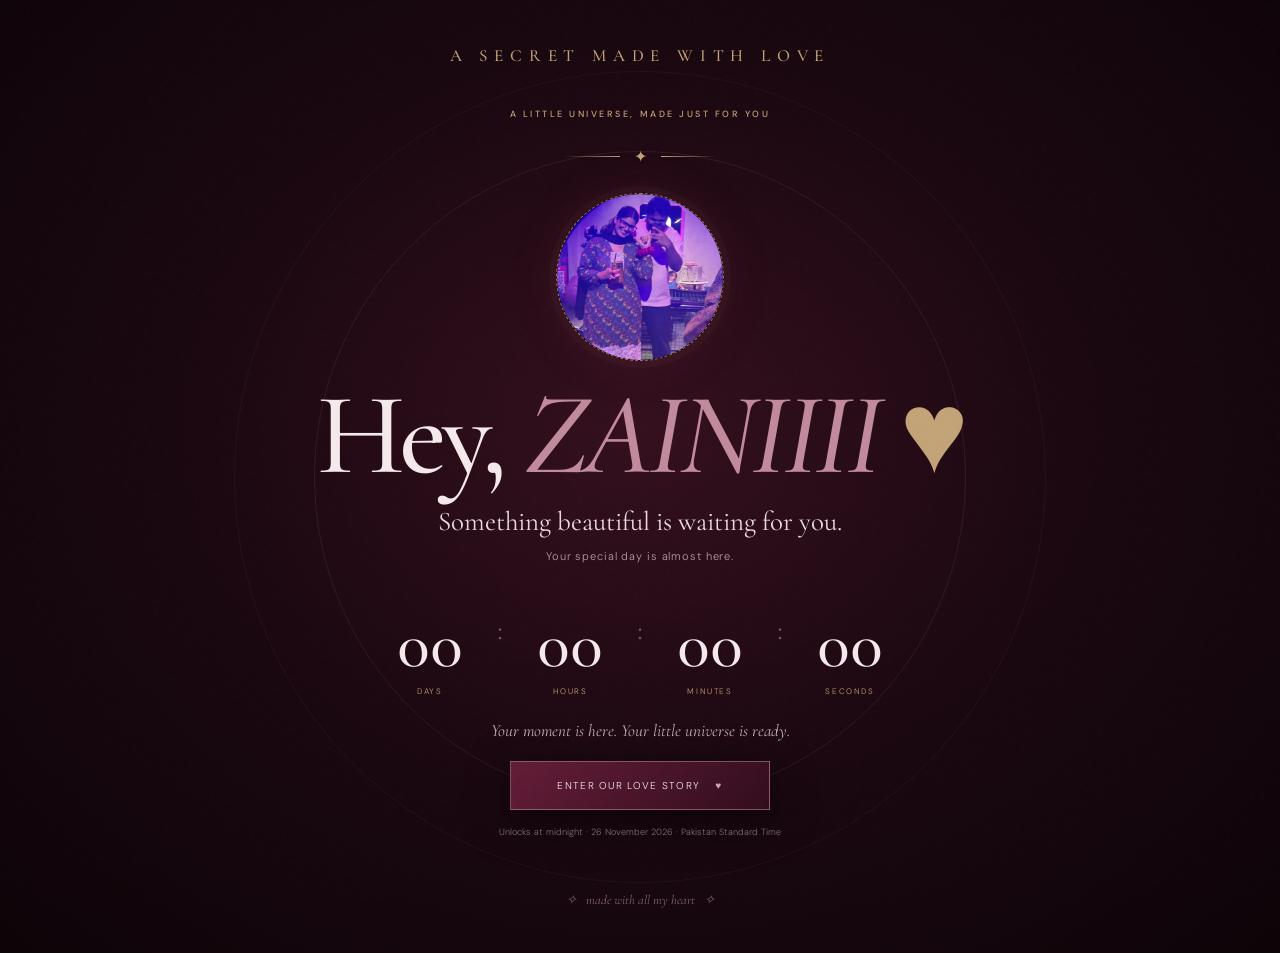
==== index.html @ 92d45e8b "Update gate photo with actual image Replaced placeholder text with an actual image for the gate phot" ====
<!doctype html><html lang="en"><head><meta charset="utf-8"><meta name="viewport" content="width=device-width,initial-scale=1"><meta name="theme-color" content="#10050a"><title>ZAINIIII — A Birthday Surprise</title><link rel="stylesheet" href="style.css"></head><body>
<div class="noise"></div><div class="aurora"></div><div class="aurora b"></div>
<main class="gate"><div class="gate-inner">
 <div class="gate-monogram">A SECRET MADE WITH LOVE</div><p class="eyebrow">A LITTLE UNIVERSE, MADE JUST FOR YOU</p>
 <div class="ornament"><span></span><i>✦</i><span></span></div>
<div class="gate-photo">
   <img src="zainiiii.jpg" alt="ZAINIIII">
</div>
 <h1>Hey, <em>ZAINIIII</em><span class="gold"> ♥</span></h1>
 <p class="gate-copy">Something beautiful is waiting for you.</p><p class="gate-sub">Your special day is almost here.</p>
 <div class="countdown" aria-live="polite"><div class="time-unit"><strong id="days">00</strong><span>DAYS</span></div><b class="colon">:</b><div class="time-unit"><strong id="hours">00</strong><span>HOURS</span></div><b class="colon">:</b><div class="time-unit"><strong id="minutes">00</strong><span>MINUTES</span></div><b class="colon">:</b><div class="time-unit"><strong id="seconds">00</strong><span>SECONDS</span></div></div>
 <p id="gateNote" class="gate-note">A little more patience, beautiful things are worth waiting for.</p>
 <button id="enterButton" class="lux-button" disabled><span>Enter Our Love Story</span><b class="heart">♥</b></button>
 <p class="timezone">Unlocks at midnight · 26 November 2026 · Pakistan Standard Time</p>
 <div class="gate-foot">✧ &nbsp; made with all my heart &nbsp; ✧</div>
</div></main>
<div id="petals" class="petals"></div>
<script>
const unlockAt=new Date("2026-11-25T19:00:00Z");
const ids=["days","hours","minutes","seconds"];
function tick(){let diff=Math.max(0,unlockAt-Date.now()),s=Math.floor(diff/1000),v=[Math.floor(s/86400),Math.floor(s%86400/3600),Math.floor(s%3600/60),s%60];ids.forEach((id,i)=>document.getElementById(id).textContent=String(v[i]).padStart(2,"0"));let ready=Date.now()>=unlockAt;document.getElementById("enterButton").disabled=!ready;document.getElementById("gateNote").textContent=ready?"Your moment is here. Your little universe is ready.":"A little more patience, beautiful things are worth waiting for.";if(ready&&!window.didReveal){window.didReveal=true;const root=document.getElementById("petals");for(let i=0;i<55;i++){let p=document.createElement("i");p.className="petal";p.style.left=Math.random()*100+"%";p.style.animationDuration=(5+Math.random()*8)+"s";p.style.animationDelay=(Math.random()*2)+"s";p.style.setProperty("--drift",(Math.random()*220-110)+"px");root.appendChild(p)}}}
document.getElementById("enterButton").addEventListener("click",()=>{if(Date.now()>=unlockAt)location.href="home.html"});
tick();setInterval(tick,1000);
</script></body></html>
---- style.css ----
@import url('https://fonts.googleapis.com/css2?family=Cormorant+Garamond:wght@400;500;600;700&family=DM+Sans:wght@300;400;500;600&display=swap');
:root{--bg:#10050a;--bg2:#190811;--panel:#230b16;--panel2:#2c0d1b;--wine:#481329;--wine2:#65223c;--rose:#b4778c;--cream:#f5e9ec;--muted:#b99da7;--gold:#c2a477;--line:rgba(207,157,174,.18);--serif:'Cormorant Garamond',Georgia,serif;--sans:'DM Sans',Arial,sans-serif}
*{box-sizing:border-box}html{scroll-behavior:smooth}body{margin:0;background:var(--bg);color:var(--cream);font-family:var(--sans);font-weight:300;overflow-x:hidden}a{color:inherit;text-decoration:none}button{font:inherit;color:inherit}button:focus-visible,a:focus-visible{outline:2px solid var(--gold);outline-offset:4px}.hidden{display:none!important}
.noise{position:fixed;inset:0;pointer-events:none;z-index:50;opacity:.025;background-image:url("data:image/svg+xml,%3Csvg viewBox='0 0 180 180' xmlns='http://www.w3.org/2000/svg'%3E%3Cfilter id='n'%3E%3CfeTurbulence type='fractalNoise' baseFrequency='.9' numOctaves='3' stitchTiles='stitch'/%3E%3C/filter%3E%3Crect width='100%25' height='100%25' filter='url(%23n)' opacity='.5'/%3E%3C/svg%3E")}
.aurora{position:fixed;width:50vw;height:50vw;max-width:650px;max-height:650px;filter:blur(110px);border-radius:50%;background:#55132d;opacity:.16;pointer-events:none;z-index:-1;top:-25vw;left:-20vw}.aurora.b{top:auto;left:auto;right:-25vw;bottom:-30vw;opacity:.11}
.eyebrow{font-size:9px;letter-spacing:.28em;text-transform:uppercase;color:var(--gold);font-weight:500}.serif{font-family:var(--serif)}.gold{color:var(--gold)}.muted{color:var(--muted)}
/* Birthday gate */
.gate{min-height:100svh;display:grid;place-items:center;text-align:center;padding:45px 20px;position:relative;isolation:isolate;background:radial-gradient(ellipse at 50% 45%,#35101f 0%,#1b0811 48%,#0d0408 100%);overflow:hidden}
.gate:before,.gate:after{content:"";position:absolute;z-index:-1;width:min(58vw,650px);aspect-ratio:1;border:1px solid rgba(194,164,119,.11);border-radius:50%;animation:orbit 55s linear infinite}
.gate:after{width:min(72vw,810px);border-color:rgba(194,164,119,.06);animation-direction:reverse}
.gate-inner{width:min(800px,100%);animation:softRise 1.2s both}.gate-monogram{font:500 17px var(--serif);letter-spacing:.4em;color:var(--gold);margin-bottom:42px}.gate h1{font:500 clamp(60px,11vw,116px)/.82 var(--serif);letter-spacing:-.045em;margin:18px 0 22px}.gate h1 em{font-weight:500;color:#c18b9d}.gate-copy{font:400 clamp(20px,3vw,27px) var(--serif);color:#ead9df;margin:0 0 10px}.gate-sub{font-size:11px;letter-spacing:.08em;color:var(--muted)}
.ornament{display:flex;align-items:center;justify-content:center;gap:14px;margin:26px auto}.ornament span{height:1px;width:55px;background:linear-gradient(90deg,transparent,var(--gold))}.ornament span:last-child{transform:rotate(180deg)}.ornament i{font-style:normal;color:var(--gold)}
.countdown{display:flex;justify-content:center;align-items:flex-start;gap:clamp(12px,3.3vw,34px);margin:48px 0 24px}.time-unit{min-width:58px;display:grid;gap:8px}.time-unit strong{font:500 clamp(39px,7vw,67px)/1 var(--serif);font-variant-numeric:tabular-nums}.time-unit span{font-size:8px;letter-spacing:.2em;color:var(--gold)}.colon{font:30px var(--serif);color:#795064}
.gate-note{min-height:24px;font:italic 17px var(--serif);color:#c6aab4}.lux-button{display:inline-flex;align-items:center;justify-content:center;gap:15px;border:1px solid rgba(208,159,176,.45);background:linear-gradient(135deg,#641d38,#320d1d);padding:17px 30px;min-width:260px;text-transform:uppercase;letter-spacing:.13em;font-size:10px;cursor:pointer;box-shadow:0 12px 40px #05010599;transition:transform .35s,box-shadow .35s,border .35s}.lux-button:disabled{opacity:.38;cursor:not-allowed;filter:saturate(.55)}.lux-button:not(:disabled):hover{transform:translateY(-4px);box-shadow:0 18px 55px #9c3d5b55;border-color:#d59aaa}.lux-button .heart{color:#d7a3b3}.gate-foot{font:italic 13px var(--serif);color:#806174;margin-top:54px}.timezone{font-size:9px;color:#806d75;margin-top:16px}
/* Shared navigation and pages */
.site-header{height:76px;padding:0 clamp(20px,6vw,90px);display:flex;align-items:center;justify-content:space-between;border-bottom:1px solid var(--line);background:#12060be8;backdrop-filter:blur(18px);position:sticky;top:0;z-index:20}.brand{font:600 25px var(--serif);letter-spacing:.06em}.brand span{color:#b56c83;font-size:13px}.nav{display:flex;gap:clamp(10px,2vw,26px);align-items:center}.nav a{font-size:9px;letter-spacing:.07em;color:#c9b2ba;transition:color .25s}.nav a:hover,.nav a.active{color:#e8b7c5}.nav-toggle{display:none;background:none;border:0;font-size:22px}
.page-shell{min-height:100vh;animation:pageIn .85s cubic-bezier(.2,.7,.2,1) both}.page-hero{position:relative;min-height:430px;display:grid;place-items:center;text-align:center;padding:85px 22px 75px;background:radial-gradient(ellipse at 50% 45%,#351020,#16070d 70%);overflow:hidden}.page-hero:before,.page-hero:after{content:"";position:absolute;width:440px;aspect-ratio:1;border:1px solid rgba(194,164,119,.09);border-radius:50%;pointer-events:none}.page-hero:after{width:580px}.hero-content{position:relative;z-index:1;max-width:900px}.page-hero h1{font:500 clamp(51px,8vw,91px)/.9 var(--serif);letter-spacing:-.035em;margin:22px 0}.page-hero h1 em{color:#c18b9d;font-weight:500}.page-hero p{font:400 20px var(--serif);color:#c7aeb8;max-width:620px;margin:0 auto}
.backline{display:inline-block;margin-top:28px;font-size:9px;letter-spacing:.18em;color:var(--gold);border-bottom:1px solid #765b45;padding-bottom:8px}
.section-wrap{max-width:1160px;margin:auto;padding:35px clamp(20px,5vw,55px) 100px}
.story-intro{text-align:center;padding:40px 0 20px}.story-intro h2{font:500 clamp(36px,5vw,58px)/1 var(--serif);margin:10px 0}.story-intro p{font-size:12px;color:var(--muted);line-height:1.8}
.memory-grid{display:grid;grid-template-columns:repeat(2,minmax(0,1fr));gap:26px;margin-top:40px}
.memory-card{perspective:1100px;min-height:420px;position:relative;opacity:0;transform:translateY(35px);transition:opacity .8s,transform .8s}.memory-card.visible{opacity:1;transform:translateY(0)}
.card-inner{height:100%;min-height:420px;position:relative;transform-style:preserve-3d;transition:transform .85s cubic-bezier(.2,.75,.2,1);cursor:pointer}.memory-card.flipped .card-inner{transform:rotateY(180deg)}
.card-face{position:absolute;inset:0;backface-visibility:hidden;border:1px solid var(--line);background:linear-gradient(145deg,#2a0e1c,#1b0811);padding:14px;display:flex;flex-direction:column}
.card-back{transform:rotateY(180deg);justify-content:center;text-align:center;padding:35px;background:linear-gradient(145deg,#391226,#1a0710)}
.photo-placeholder{flex:1;min-height:265px;display:grid;place-items:center;text-align:center;position:relative;background:linear-gradient(145deg,#2b111e,#1b0912);border:1px dashed rgba(190,137,157,.42);overflow:hidden}
.photo-placeholder:before{content:"";position:absolute;inset:11px;border:1px solid rgba(194,164,119,.12)}.photo-placeholder span{font-size:9px;letter-spacing:.19em;text-transform:uppercase;color:#b48b9b}.photo-placeholder small{position:absolute;bottom:22px;color:#806071;font-size:8px;letter-spacing:.15em}
.card-caption{padding:18px 8px 8px;display:flex;justify-content:space-between;align-items:end;gap:10px}.card-caption h3{font:500 27px/1 var(--serif);margin:0}.card-caption span{font-size:8px;letter-spacing:.14em;color:var(--gold);white-space:nowrap}
.card-back h3{font:500 34px var(--serif);margin:10px}.card-back p{font:17px/1.55 var(--serif);color:#d0b8c1}.flip-hint{font-size:8px;letter-spacing:.17em;color:var(--gold);margin-top:20px}
.gallery-strip{margin:75px 0 0;padding:36px 0;border-top:1px solid var(--line);border-bottom:1px solid var(--line);text-align:center}.gallery-strip h2{font:500 42px var(--serif);margin:8px}.gallery-strip p{font-size:11px;color:var(--muted)}
/* Home */
.home-hero{min-height:590px;display:grid;place-items:center;text-align:center;padding:90px 22px;background:radial-gradient(ellipse at center,#351020,#16070d 70%)}.home-hero h1{font:500 clamp(65px,10vw,112px)/.82 var(--serif);margin:24px 0}.home-hero h1 em{color:#c18b9d}.home-hero p{font:21px var(--serif);color:#cbb4bd}.home-hero .lux-button{margin-top:25px}
.chapter-index{max-width:1200px;margin:auto;padding:100px 24px}.chapter-index h2{text-align:center;font:500 clamp(40px,5vw,60px) var(--serif)}.chapter-tiles{display:grid;grid-template-columns:repeat(3,1fr);gap:18px;margin-top:50px}.chapter-tile{min-height:245px;text-align:left;padding:28px;border:1px solid var(--line);background:linear-gradient(145deg,#2b0e1b,#190811);transition:.4s;position:relative}.chapter-tile:hover{transform:translateY(-7px);border-color:#986075}.chapter-tile .num{color:var(--gold);font:italic 15px var(--serif)}.chapter-tile h3{font:500 31px/1 var(--serif);margin:50px 0 12px}.chapter-tile p{font-size:11px;color:var(--muted);line-height:1.7}.chapter-tile .arrow{position:absolute;right:25px;top:23px;color:#bd8296}
.next-year{text-align:center;padding:90px 20px;background:linear-gradient(180deg,#190811,#2b0d1c,#190811);border-block:1px solid var(--line)}.next-year h2{font:500 clamp(38px,5vw,58px)/1 var(--serif)}.next-year h2 em{color:#c18b9d}.mini-countdown{display:flex;justify-content:center;gap:clamp(20px,5vw,65px);margin:35px 0 15px}.mini-countdown div{display:grid;gap:7px}.mini-countdown strong{font:500 clamp(34px,5vw,52px) var(--serif);font-variant-numeric:tabular-nums}.mini-countdown span{font-size:8px;letter-spacing:.2em;color:var(--gold)}
/* Letter */
.letter-stage{max-width:900px;margin:30px auto 110px;padding:20px}.letter-envelope{width:min(620px,100%);margin:25px auto;min-height:390px;display:grid;place-items:center;background:linear-gradient(145deg,#351021,#1d0913);border:1px solid rgba(194,164,119,.35);position:relative;overflow:hidden;cursor:pointer;transition:.5s}.letter-envelope:before{content:"";position:absolute;inset:15px;border:1px solid rgba(194,164,119,.16)}.envelope-front{text-align:center;z-index:1;transition:.5s}.envelope-front .seal{width:62px;height:62px;border:1px solid var(--gold);border-radius:50%;display:grid;place-items:center;margin:0 auto 20px;color:#d8a9b8;font-size:20px}.envelope-front h2{font:500 42px var(--serif);margin:0}.envelope-front p{font-size:9px;letter-spacing:.2em;color:var(--gold)}.letter-paper{display:none;max-width:680px;margin:0 auto;padding:clamp(28px,6vw,60px);background:#eadbd4;color:#442b31;box-shadow:0 25px 70px #0008;transform:translateY(25px);opacity:0;transition:.8s}.letter-stage.open .letter-envelope{min-height:130px;opacity:.25;transform:scale(.96)}.letter-stage.open .envelope-front{opacity:0}.letter-stage.open .letter-paper{display:block;animation:paperReveal 1s .25s both}.letter-paper .date{font:italic 15px var(--serif);color:#88616b}.letter-paper h2{font:600 42px var(--serif);margin:18px 0}.letter-paper p{font:19px/1.75 var(--serif);white-space:pre-line}.letter-paper .sign{font:italic 26px var(--serif);text-align:right;margin-top:35px;color:#754253}
.letter-instruction{text-align:center;color:var(--muted);font:italic 18px var(--serif)}
/* Surprise, controls, footer */
.music-control,.surprise-control{position:fixed;right:22px;z-index:25;border:1px solid #754055;background:#260c19;color:#ecd5dd;padding:12px 16px;font-size:9px;letter-spacing:.1em;cursor:pointer;box-shadow:0 8px 30px #0008}.music-control{bottom:22px;border-radius:30px}.surprise-control{bottom:72px;border-radius:30px}.music-control .dot{display:inline-block;width:6px;height:6px;background:#b8798d;border-radius:50%;margin-right:8px}.modal{position:fixed;inset:0;background:#090207ed;z-index:40;display:grid;place-items:center;padding:20px;backdrop-filter:blur(12px);animation:fade .35s}.modal-box{max-width:520px;width:100%;padding:60px 35px;text-align:center;border:1px solid rgba(194,164,119,.35);background:linear-gradient(145deg,#351020,#1a0710);position:relative}.modal-box h2{font:500 57px/.9 var(--serif);margin:20px 0}.modal-box h2 em{color:#c18b9d}.modal-box p{font:18px/1.5 var(--serif);color:#cbb4bd}.modal-close{position:absolute;right:18px;top:12px;background:none;border:0;font-size:28px;cursor:pointer}.site-footer{text-align:center;padding:45px 20px 55px;color:#b99da7;font:italic 18px var(--serif);border-top:1px solid var(--line)}.site-footer span{display:block;color:#a85b73;margin-top:12px;font-size:12px}
.petals{position:fixed;inset:0;pointer-events:none;z-index:35;overflow:hidden}.petal{position:absolute;top:-30px;width:9px;height:14px;background:linear-gradient(135deg,#9a5268,#421326);border-radius:80% 10% 80% 10%;opacity:.75;animation:fall linear forwards}
.reveal{opacity:0;transform:translateY(24px);transition:opacity .8s,transform .8s}.reveal.in{opacity:1;transform:translateY(0)}
@keyframes softRise{from{opacity:0;transform:translateY(25px)}to{opacity:1;transform:translateY(0)}}@keyframes pageIn{from{opacity:0;transform:translateY(18px);filter:blur(5px)}to{opacity:1;transform:none;filter:blur(0)}}@keyframes orbit{to{transform:rotate(360deg)}}@keyframes fade{from{opacity:0}to{opacity:1}}@keyframes fall{to{transform:translate3d(var(--drift),110vh,0) rotate(760deg);opacity:0}}@keyframes paperReveal{to{opacity:1;transform:translateY(0)}}
@media(max-width:850px){.nav{gap:10px}.nav a{font-size:8px}.chapter-tiles{grid-template-columns:repeat(2,1fr)}}
@media(max-width:650px){.site-header{height:65px}.nav-toggle{display:block}.nav{display:none;position:absolute;top:64px;left:0;right:0;padding:18px 25px 25px;background:#190811;border-bottom:1px solid var(--line);flex-direction:column;align-items:flex-start}.nav.open{display:flex}.nav a{font-size:11px;padding:8px 0}.memory-grid{grid-template-columns:1fr}.memory-card,.card-inner{min-height:390px}.chapter-tiles{grid-template-columns:1fr}.page-hero{min-height:360px}.countdown{gap:7px}.time-unit{min-width:49px}.time-unit span{font-size:7px}.colon{font-size:22px}.mini-countdown{gap:17px}.mini-countdown strong{font-size:30px}.music-control,.surprise-control{right:12px}.music-control{bottom:12px}.surprise-control{bottom:60px}}
@media(prefers-reduced-motion:reduce){*,*:before,*:after{scroll-behavior:auto!important;animation-duration:.01ms!important;animation-iteration-count:1!important;transition-duration:.01ms!important}}

.photo-placeholder img{width:100%;height:100%;min-height:265px;object-fit:cover;display:block;position:absolute;inset:0}

/* Round portrait placeholder on the birthday countdown page */
.gate-photo{
  width:clamp(112px,17vw,168px);
  aspect-ratio:1;
  margin:0 auto 27px;
  border-radius:50%;
  display:grid;
  place-items:center;
  position:relative;
  overflow:hidden;
  background:radial-gradient(circle at 50% 40%,#351522,#1b0912 72%);
  border:1px dashed rgba(194,164,119,.72);
  box-shadow:0 0 0 7px rgba(194,164,119,.035),0 0 45px rgba(111,35,63,.22);
  color:#c8a4b1;
  font-size:8px;
  line-height:1.7;
  letter-spacing:.2em;
  text-align:center;
}
.gate-photo:before{
  content:"";
  position:absolute;
  inset:7px;
  border:1px solid rgba(194,164,119,.22);
  border-radius:50%;
  pointer-events:none;
}
.gate-photo img{
  position:absolute;
  inset:0;
  width:100%;
  height:100%;
  object-fit:cover;
  border-radius:50%;
}
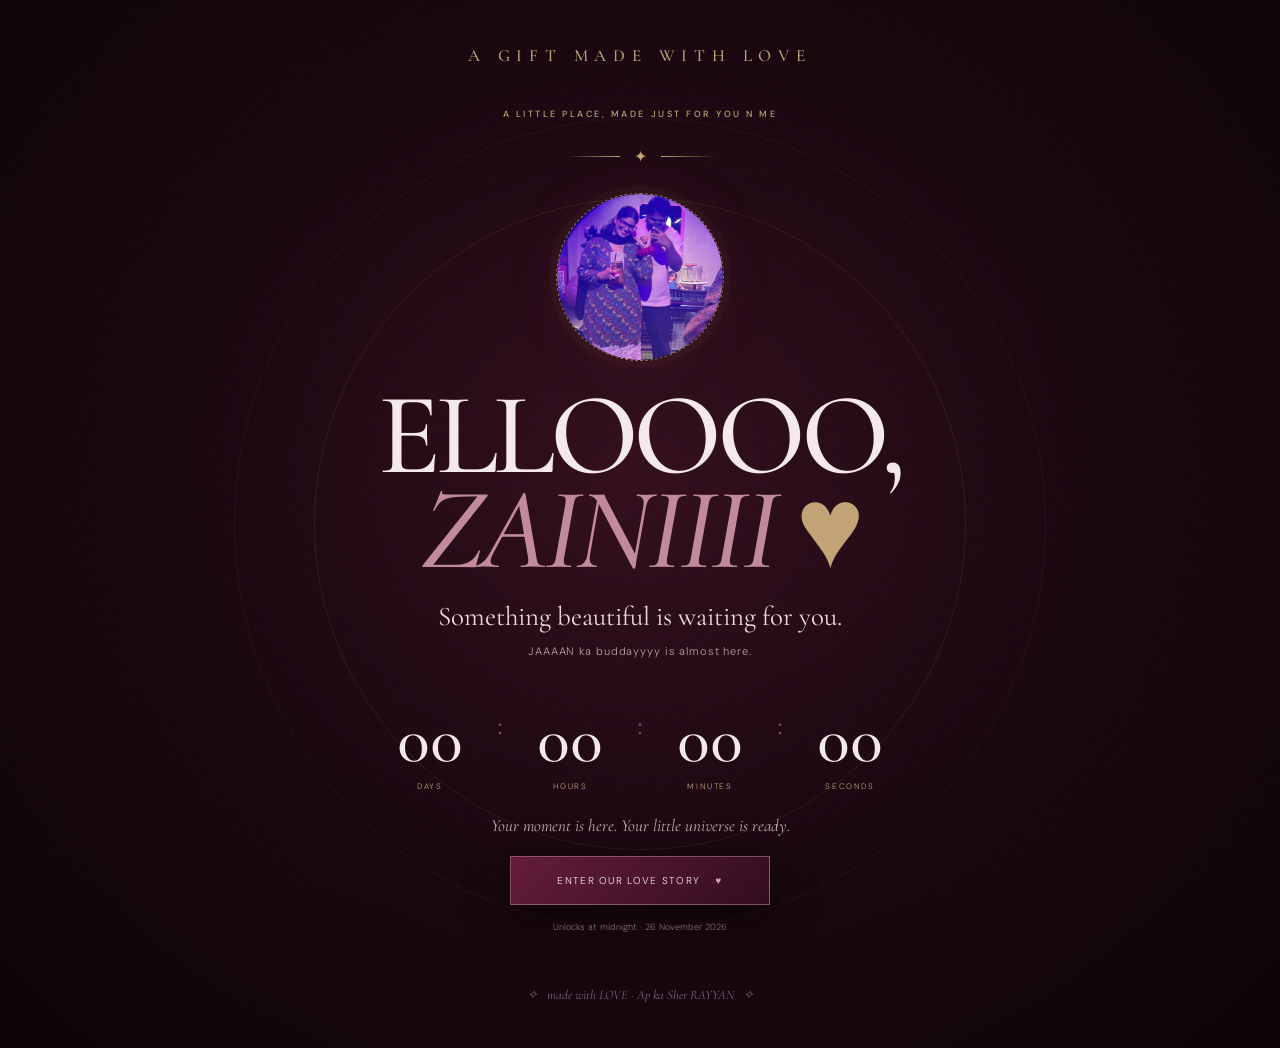
==== commit 9b05f963: "Update index.html" ====
--- a/index.html
+++ b/index.html
@@ -1,18 +1,18 @@
-<!doctype html><html lang="en"><head><meta charset="utf-8"><meta name="viewport" content="width=device-width,initial-scale=1"><meta name="theme-color" content="#10050a"><title>ZAINIIII — A Birthday Surprise</title><link rel="stylesheet" href="style.css"></head><body>
+<!doctype html><html lang="en"><head><meta charset="utf-8"><meta name="viewport" content="width=device-width,initial-scale=1"><meta name="theme-color" content="#10050a"><title>Meri Pyari Zaini</title><link rel="stylesheet" href="style.css"></head><body>
 <div class="noise"></div><div class="aurora"></div><div class="aurora b"></div>
 <main class="gate"><div class="gate-inner">
- <div class="gate-monogram">A SECRET MADE WITH LOVE</div><p class="eyebrow">A LITTLE UNIVERSE, MADE JUST FOR YOU</p>
+ <div class="gate-monogram">A GIFT MADE WITH LOVE</div><p class="eyebrow">A LITTLE PLACE, MADE JUST FOR YOU N ME</p>
  <div class="ornament"><span></span><i>✦</i><span></span></div>
 <div class="gate-photo">
    <img src="zainiiii.jpg" alt="ZAINIIII">
 </div>
- <h1>Hey, <em>ZAINIIII</em><span class="gold"> ♥</span></h1>
- <p class="gate-copy">Something beautiful is waiting for you.</p><p class="gate-sub">Your special day is almost here.</p>
+ <h1>ELLOOOO, <em>ZAINIIII</em><span class="gold"> ♥</span></h1>
+ <p class="gate-copy">Something beautiful is waiting for you.</p><p class="gate-sub">JAAAAN ka buddayyyy is almost here.</p>
  <div class="countdown" aria-live="polite"><div class="time-unit"><strong id="days">00</strong><span>DAYS</span></div><b class="colon">:</b><div class="time-unit"><strong id="hours">00</strong><span>HOURS</span></div><b class="colon">:</b><div class="time-unit"><strong id="minutes">00</strong><span>MINUTES</span></div><b class="colon">:</b><div class="time-unit"><strong id="seconds">00</strong><span>SECONDS</span></div></div>
- <p id="gateNote" class="gate-note">A little more patience, beautiful things are worth waiting for.</p>
+ <p id="gateNote" class="gate-note">A little more patience, beautiful things are worth waiting for HUHUHUHUHU.</p>
  <button id="enterButton" class="lux-button" disabled><span>Enter Our Love Story</span><b class="heart">♥</b></button>
- <p class="timezone">Unlocks at midnight · 26 November 2026 · Pakistan Standard Time</p>
- <div class="gate-foot">✧ &nbsp; made with all my heart &nbsp; ✧</div>
+ <p class="timezone">Unlocks at midnight · 26 November 2026 </p>
+ <div class="gate-foot">✧ &nbsp; made with LOVE · Ap ka Sher RAYYAN &nbsp; ✧</div>
 </div></main>
 <div id="petals" class="petals"></div>
 <script>
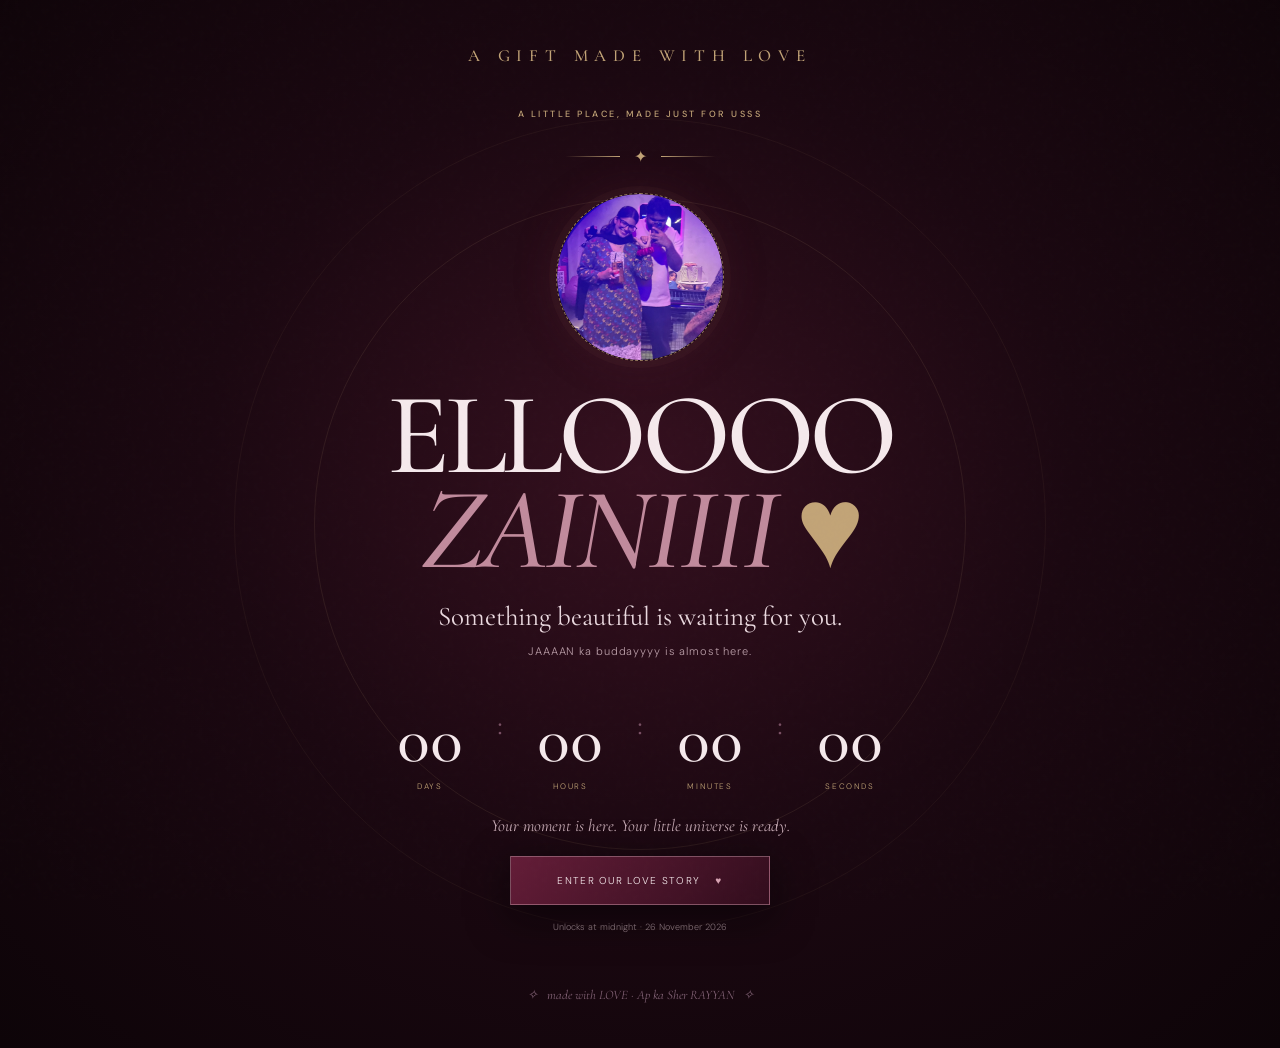
==== commit c3a54b35: "Update text in index.html for personalization" ====
--- a/index.html
+++ b/index.html
@@ -1,12 +1,12 @@
 <!doctype html><html lang="en"><head><meta charset="utf-8"><meta name="viewport" content="width=device-width,initial-scale=1"><meta name="theme-color" content="#10050a"><title>Meri Pyari Zaini</title><link rel="stylesheet" href="style.css"></head><body>
 <div class="noise"></div><div class="aurora"></div><div class="aurora b"></div>
 <main class="gate"><div class="gate-inner">
- <div class="gate-monogram">A GIFT MADE WITH LOVE</div><p class="eyebrow">A LITTLE PLACE, MADE JUST FOR YOU N ME</p>
+ <div class="gate-monogram">A GIFT MADE WITH LOVE</div><p class="eyebrow">A LITTLE PLACE, MADE JUST FOR USSS</p>
  <div class="ornament"><span></span><i>✦</i><span></span></div>
 <div class="gate-photo">
    <img src="zainiiii.jpg" alt="ZAINIIII">
 </div>
- <h1>ELLOOOO, <em>ZAINIIII</em><span class="gold"> ♥</span></h1>
+ <h1>ELLOOOO <em>ZAINIIII</em><span class="gold"> ♥</span></h1>
  <p class="gate-copy">Something beautiful is waiting for you.</p><p class="gate-sub">JAAAAN ka buddayyyy is almost here.</p>
  <div class="countdown" aria-live="polite"><div class="time-unit"><strong id="days">00</strong><span>DAYS</span></div><b class="colon">:</b><div class="time-unit"><strong id="hours">00</strong><span>HOURS</span></div><b class="colon">:</b><div class="time-unit"><strong id="minutes">00</strong><span>MINUTES</span></div><b class="colon">:</b><div class="time-unit"><strong id="seconds">00</strong><span>SECONDS</span></div></div>
  <p id="gateNote" class="gate-note">A little more patience, beautiful things are worth waiting for HUHUHUHUHU.</p>
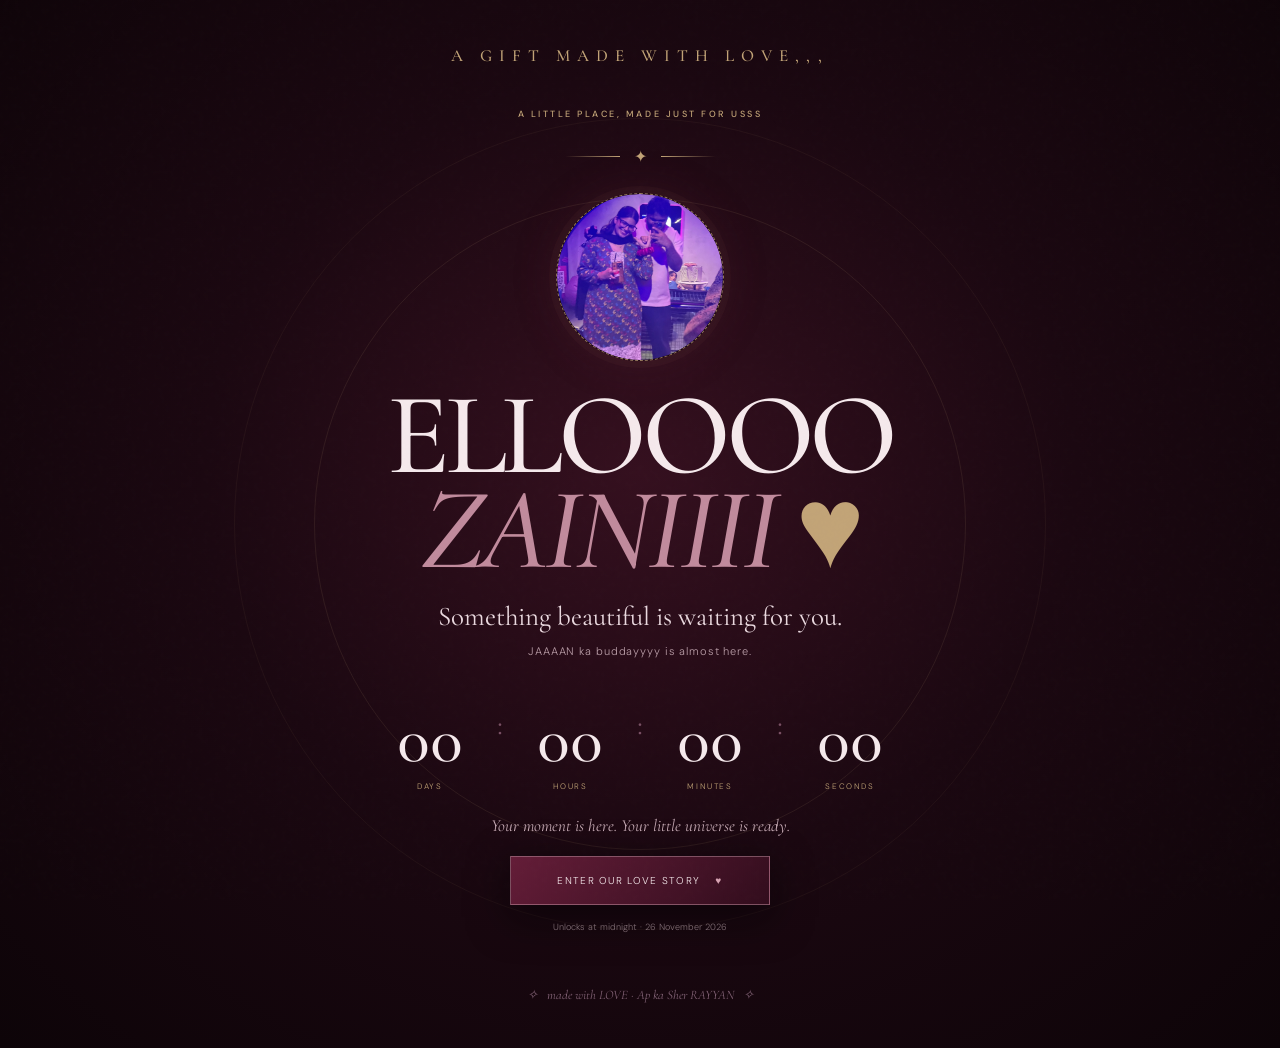
==== commit 393aeb0e: "Update index.html" ====
--- a/index.html
+++ b/index.html
@@ -1,7 +1,7 @@
 <!doctype html><html lang="en"><head><meta charset="utf-8"><meta name="viewport" content="width=device-width,initial-scale=1"><meta name="theme-color" content="#10050a"><title>Meri Pyari Zaini</title><link rel="stylesheet" href="style.css"></head><body>
 <div class="noise"></div><div class="aurora"></div><div class="aurora b"></div>
 <main class="gate"><div class="gate-inner">
- <div class="gate-monogram">A GIFT MADE WITH LOVE</div><p class="eyebrow">A LITTLE PLACE, MADE JUST FOR USSS</p>
+ <div class="gate-monogram">A GIFT MADE WITH LOVE,,,</div><p class="eyebrow">A LITTLE PLACE, MADE JUST FOR USSS</p>
  <div class="ornament"><span></span><i>✦</i><span></span></div>
 <div class="gate-photo">
    <img src="zainiiii.jpg" alt="ZAINIIII">
--- a/style.css
+++ b/style.css
@@ -81,3 +81,197 @@
   object-fit:cover;
   border-radius:50%;
 }
+
+
+/* Requested Z ♥ R identity */
+.brand{display:inline-flex;align-items:center;gap:1px;white-space:nowrap}
+.brand span,.gate-brand span,.login-brand span{color:#c17b94;font-size:.72em;vertical-align:middle;margin:0 2px;text-shadow:0 0 14px rgba(193,123,148,.55)}
+.gate-brand,.login-brand{position:absolute;top:28px;left:clamp(22px,6vw,90px);font:600 25px var(--serif);letter-spacing:.06em;color:var(--cream);text-decoration:none;z-index:3}
+.login-screen{min-height:100svh;display:grid;place-items:center;padding:90px 20px 55px;position:relative;isolation:isolate;background:radial-gradient(ellipse at 50% 42%,#351020 0%,#1b0811 48%,#0d0408 100%);overflow:hidden}
+.login-card{width:min(460px,100%);padding:clamp(30px,6vw,52px);background:linear-gradient(145deg,rgba(48,15,31,.96),rgba(23,7,15,.98));border:1px solid rgba(194,164,119,.28);box-shadow:0 25px 90px #05010599;text-align:center;position:relative;z-index:2;animation:loginRise .9s both}
+.login-card:before{content:"";position:absolute;inset:10px;border:1px solid rgba(194,164,119,.09);pointer-events:none}
+.login-heart{font-size:29px;color:#c17b94;text-shadow:0 0 24px #b45a7c88;animation:loginPulse 2s infinite;margin-bottom:14px}
+.login-card h1{font:500 clamp(43px,8vw,58px)/.95 var(--serif);margin:15px 0}.login-card h1 em{color:#c18b9d;font-weight:500}
+.login-intro{font:18px/1.45 var(--serif);color:#cbb4bd;margin:0 auto 30px;max-width:310px}
+.login-card form{text-align:left}.login-card label{display:block;font-size:9px;letter-spacing:.16em;text-transform:uppercase;color:#e0cbd2;margin:18px 0 8px}
+.login-card input{width:100%;height:48px;border:1px solid rgba(207,157,174,.28);background:#16070d;color:#f5e9ec;padding:0 14px;font:13px var(--sans);outline:none;transition:border .25s,box-shadow .25s}
+.login-card input:focus{border-color:#b8798d;box-shadow:0 0 0 3px rgba(184,121,141,.12)}.login-card input::placeholder{color:#816976}
+.credential-hint{font-size:10px;color:#a98b97;margin:7px 0 15px}.credential-hint strong{color:var(--gold);font-weight:500}
+.password-wrap{position:relative}.password-wrap input{padding-right:68px}.show-password{position:absolute;right:10px;top:50%;transform:translateY(-50%);border:0;background:none;color:var(--gold);font-size:8px;letter-spacing:.14em;cursor:pointer}
+.login-error{min-height:18px;color:#e1a2b4;font:italic 15px var(--serif);text-align:center;margin:12px 0}.login-submit{width:100%;margin-top:4px}
+.login-foot{font:italic 14px var(--serif);color:#927487;margin:24px 0 0}
+.login-glow-hearts{position:fixed;inset:0;overflow:hidden;pointer-events:none;z-index:0}.login-glow-hearts i{position:absolute;bottom:-50px;color:#8f3c5b;opacity:.22;font-style:normal;animation:heartFloat 13s linear infinite}
+.login-glow-hearts i:nth-child(1){left:12%;font-size:25px;animation-delay:-2s}.login-glow-hearts i:nth-child(2){left:35%;font-size:18px;animation-delay:-8s}.login-glow-hearts i:nth-child(3){left:72%;font-size:30px;animation-delay:-5s}.login-glow-hearts i:nth-child(4){left:89%;font-size:20px;animation-delay:-11s}
+.login-success{animation:loginSuccess .85s forwards}.login-shake{animation:loginShake .42s}
+@keyframes loginRise{from{opacity:0;transform:translateY(24px) scale(.98)}to{opacity:1;transform:translateY(0) scale(1)}}
+@keyframes loginPulse{0%,100%{transform:scale(1);text-shadow:0 0 12px #b45a7c55}50%{transform:scale(1.16);text-shadow:0 0 28px #d77d9e}}
+@keyframes heartFloat{0%{transform:translateY(0) rotate(-12deg);opacity:0}15%{opacity:.22}100%{transform:translateY(-110vh) rotate(25deg);opacity:0}}
+@keyframes loginShake{0%,100%{transform:translateX(0)}25%{transform:translateX(-7px)}50%{transform:translateX(7px)}75%{transform:translateX(-4px)}}
+@keyframes loginSuccess{to{transform:scale(1.035);box-shadow:0 0 75px #a8446855;border-color:#c18b9d;opacity:.92}}
+@media(max-width:650px){.gate-brand,.login-brand{top:18px;left:20px}.login-screen{padding-top:85px}.login-card{padding:32px 24px}}
+
+/* Independent login access beneath the birthday countdown */
+.countdown-skip{
+ display:inline-block;
+ margin-top:12px;
+ color:#9d7b89;
+ font-size:9px;
+ letter-spacing:.12em;
+ text-decoration:none;
+ border-bottom:1px solid rgba(194,164,119,.22);
+ padding-bottom:4px;
+ transition:color .25s,border-color .25s;
+}
+.countdown-skip:hover{color:#e4c4cf;border-color:#b8798d}
+
+
+/* Global navigation readability update — all pages share this stylesheet */
+.site-header .nav{
+  gap:clamp(9px,1.25vw,17px);
+  flex-wrap:nowrap;
+}
+.site-header .nav a{
+  font-size:13px;
+  font-weight:500;
+  letter-spacing:.045em;
+  line-height:1.35;
+  white-space:nowrap;
+}
+@media (min-width:651px) and (max-width:850px){
+  .site-header .nav{gap:8px}
+  .site-header .nav a{font-size:12px;letter-spacing:.015em}
+}
+@media (max-width:650px){
+  .site-header .nav{
+    gap:7px;
+    flex-wrap:nowrap;
+  }
+  .site-header .nav a{
+    font-size:15px;
+    font-weight:500;
+    letter-spacing:.025em;
+    line-height:1.5;
+    white-space:normal;
+  }
+}
+
+
+/* Login card couple portrait — replaces only the small top heart */
+.login-couple-frame{
+  width:90px;
+  height:90px;
+  flex:0 0 90px;
+  margin:0 auto 14px;
+  padding:3px;
+  border:1px solid rgba(211,160,178,.82);
+  border-radius:50%;
+  background:linear-gradient(145deg,#d4a0b2,#8b5369 58%,#c5a477);
+  box-shadow:0 0 0 4px rgba(193,123,148,.07),0 0 24px rgba(193,123,148,.32);
+  overflow:hidden;
+  animation:couplePhotoReveal .9s cubic-bezier(.2,.75,.2,1) both;
+}
+.login-couple-photo{
+  display:block;
+  width:100%;
+  height:100%;
+  border-radius:50%;
+  object-fit:cover;
+  object-position:center 40%;
+}
+@keyframes couplePhotoReveal{
+  from{opacity:0;transform:translateY(9px) scale(.88);filter:blur(3px)}
+  to{opacity:1;transform:translateY(0) scale(1);filter:blur(0)}
+}
+@media(max-width:650px){
+  .login-couple-frame{
+    width:82px;
+    height:82px;
+    flex-basis:82px;
+    margin-bottom:13px;
+  }
+}
+
+
+/* Homepage chapter gallery — six supplied personal photographs */
+.chapter-tile{
+  padding:0;
+  overflow:hidden;
+  display:flex;
+  flex-direction:column;
+  min-width:0;
+}
+.chapter-tile .chapter-photo{
+  display:block;
+  width:100%;
+  height:168px;
+  flex:0 0 168px;
+  object-fit:cover;
+  object-position:center;
+  border-bottom:1px solid rgba(194,164,119,.2);
+  transition:transform .65s cubic-bezier(.2,.7,.2,1),filter .5s;
+  filter:saturate(.88);
+}
+.chapter-tile:hover .chapter-photo{
+  transform:scale(1.045);
+  filter:saturate(1.05);
+}
+.chapter-tile-content{
+  padding:20px 25px 23px;
+  flex:1;
+}
+.chapter-tile-content h3{
+  margin:19px 0 12px;
+}
+.chapter-tile-content .num{display:inline-block}
+@media(max-width:850px){
+  .chapter-tile .chapter-photo{height:155px;flex-basis:155px}
+  .chapter-tile-content{padding:18px 20px 21px}
+}
+@media(max-width:650px){
+  .chapter-tiles{grid-template-columns:1fr}
+  .chapter-tile .chapter-photo{height:190px;flex-basis:190px}
+}
+
+
+/* Chapter 01 — supplied photo and video memories */
+.photo-placeholder.has-memory-media{
+  display:block;
+  border:1px solid rgba(190,137,157,.32);
+  background:#16070d;
+}
+.photo-placeholder.has-memory-media:before{z-index:2;pointer-events:none}
+.photo-placeholder.has-memory-media img,
+.photo-placeholder.has-memory-media video{
+  display:block;
+  width:100%;
+  height:100%;
+  min-height:265px;
+  object-fit:cover;
+  object-position:center;
+}
+.photo-placeholder.has-memory-media small{
+  z-index:3;
+  left:18px;
+  right:18px;
+  bottom:17px;
+  width:max-content;
+  max-width:calc(100% - 36px);
+  padding:7px 10px;
+  color:#f2dce4;
+  background:rgba(22,7,13,.72);
+  border:1px solid rgba(194,164,119,.32);
+  backdrop-filter:blur(8px);
+}
+.photo-placeholder.video-memory video{
+  object-fit:contain;
+  background:#10060b;
+}
+@media(max-width:650px){
+  .photo-placeholder.has-memory-media img,
+  .photo-placeholder.has-memory-media video{min-height:245px}
+}
+
+/* Personal photo galleries: Hmari Yaday and Favourites */
+.memory-photo{flex:1;min-height:265px;height:clamp(265px,38vw,430px);display:grid;place-items:center;overflow:hidden;background:#10070c;border:1px solid rgba(194,164,119,.18);padding:8px}
+.memory-photo img{display:block;width:100%;height:100%;object-fit:contain;object-position:center}
+@media(max-width:640px){.memory-grid{grid-template-columns:1fr}.memory-card,.card-inner{min-height:390px}.memory-photo{height:360px;min-height:260px}}
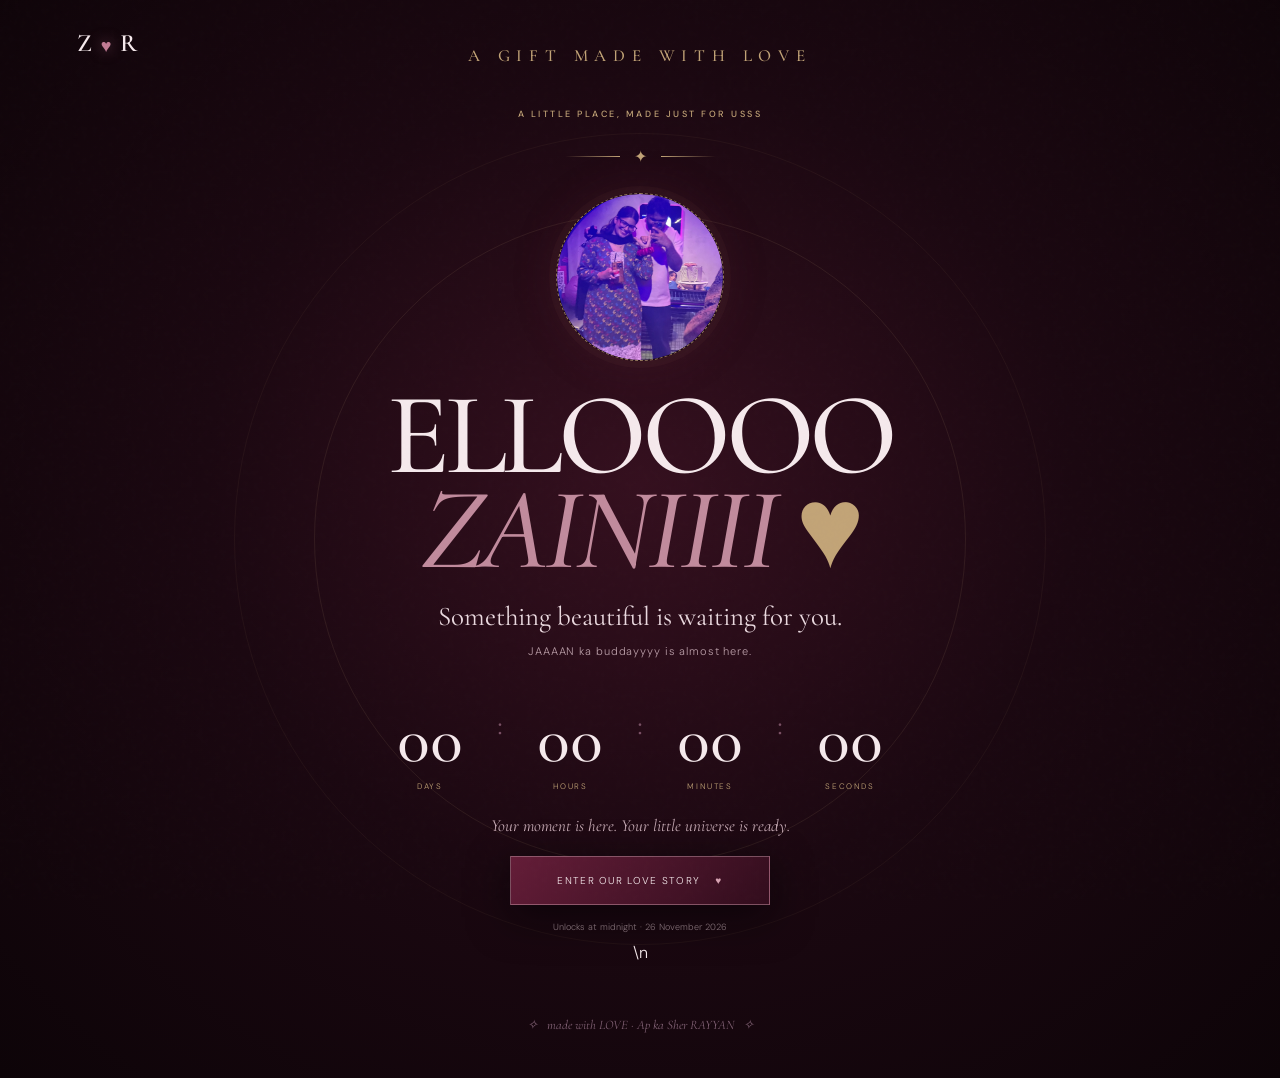
==== commit ce54e845: "Update index.html" ====
--- a/index.html
+++ b/index.html
@@ -1,7 +1,7 @@
 <!doctype html><html lang="en"><head><meta charset="utf-8"><meta name="viewport" content="width=device-width,initial-scale=1"><meta name="theme-color" content="#10050a"><title>Meri Pyari Zaini</title><link rel="stylesheet" href="style.css"></head><body>
 <div class="noise"></div><div class="aurora"></div><div class="aurora b"></div>
-<main class="gate"><div class="gate-inner">
- <div class="gate-monogram">A GIFT MADE WITH LOVE,,,</div><p class="eyebrow">A LITTLE PLACE, MADE JUST FOR USSS</p>
+<main class="gate"><a class="gate-brand" href="index.html" aria-label="Z heart R">Z<span> ♥ </span>R</a><div class="gate-inner">
+ <div class="gate-monogram">A GIFT MADE WITH LOVE</div><p class="eyebrow">A LITTLE PLACE, MADE JUST FOR USSS</p>
  <div class="ornament"><span></span><i>✦</i><span></span></div>
 <div class="gate-photo">
    <img src="zainiiii.jpg" alt="ZAINIIII">
@@ -11,8 +11,7 @@
  <div class="countdown" aria-live="polite"><div class="time-unit"><strong id="days">00</strong><span>DAYS</span></div><b class="colon">:</b><div class="time-unit"><strong id="hours">00</strong><span>HOURS</span></div><b class="colon">:</b><div class="time-unit"><strong id="minutes">00</strong><span>MINUTES</span></div><b class="colon">:</b><div class="time-unit"><strong id="seconds">00</strong><span>SECONDS</span></div></div>
  <p id="gateNote" class="gate-note">A little more patience, beautiful things are worth waiting for HUHUHUHUHU.</p>
  <button id="enterButton" class="lux-button" disabled><span>Enter Our Love Story</span><b class="heart">♥</b></button>
- <p class="timezone">Unlocks at midnight · 26 November 2026 </p>
- <div class="gate-foot">✧ &nbsp; made with LOVE · Ap ka Sher RAYYAN &nbsp; ✧</div>
+ <p class="timezone">Unlocks at midnight · 26 November 2026 </p>\n <div class="gate-foot">✧ &nbsp; made with LOVE · Ap ka Sher RAYYAN &nbsp; ✧</div>
 </div></main>
 <div id="petals" class="petals"></div>
 <script>
@@ -21,4 +20,4 @@
 function tick(){let diff=Math.max(0,unlockAt-Date.now()),s=Math.floor(diff/1000),v=[Math.floor(s/86400),Math.floor(s%86400/3600),Math.floor(s%3600/60),s%60];ids.forEach((id,i)=>document.getElementById(id).textContent=String(v[i]).padStart(2,"0"));let ready=Date.now()>=unlockAt;document.getElementById("enterButton").disabled=!ready;document.getElementById("gateNote").textContent=ready?"Your moment is here. Your little universe is ready.":"A little more patience, beautiful things are worth waiting for.";if(ready&&!window.didReveal){window.didReveal=true;const root=document.getElementById("petals");for(let i=0;i<55;i++){let p=document.createElement("i");p.className="petal";p.style.left=Math.random()*100+"%";p.style.animationDuration=(5+Math.random()*8)+"s";p.style.animationDelay=(Math.random()*2)+"s";p.style.setProperty("--drift",(Math.random()*220-110)+"px");root.appendChild(p)}}}
 document.getElementById("enterButton").addEventListener("click",()=>{if(Date.now()>=unlockAt)location.href="home.html"});
 tick();setInterval(tick,1000);
-</script></body></html>
+</script><script src="image-lightbox.js"></script></body></html>
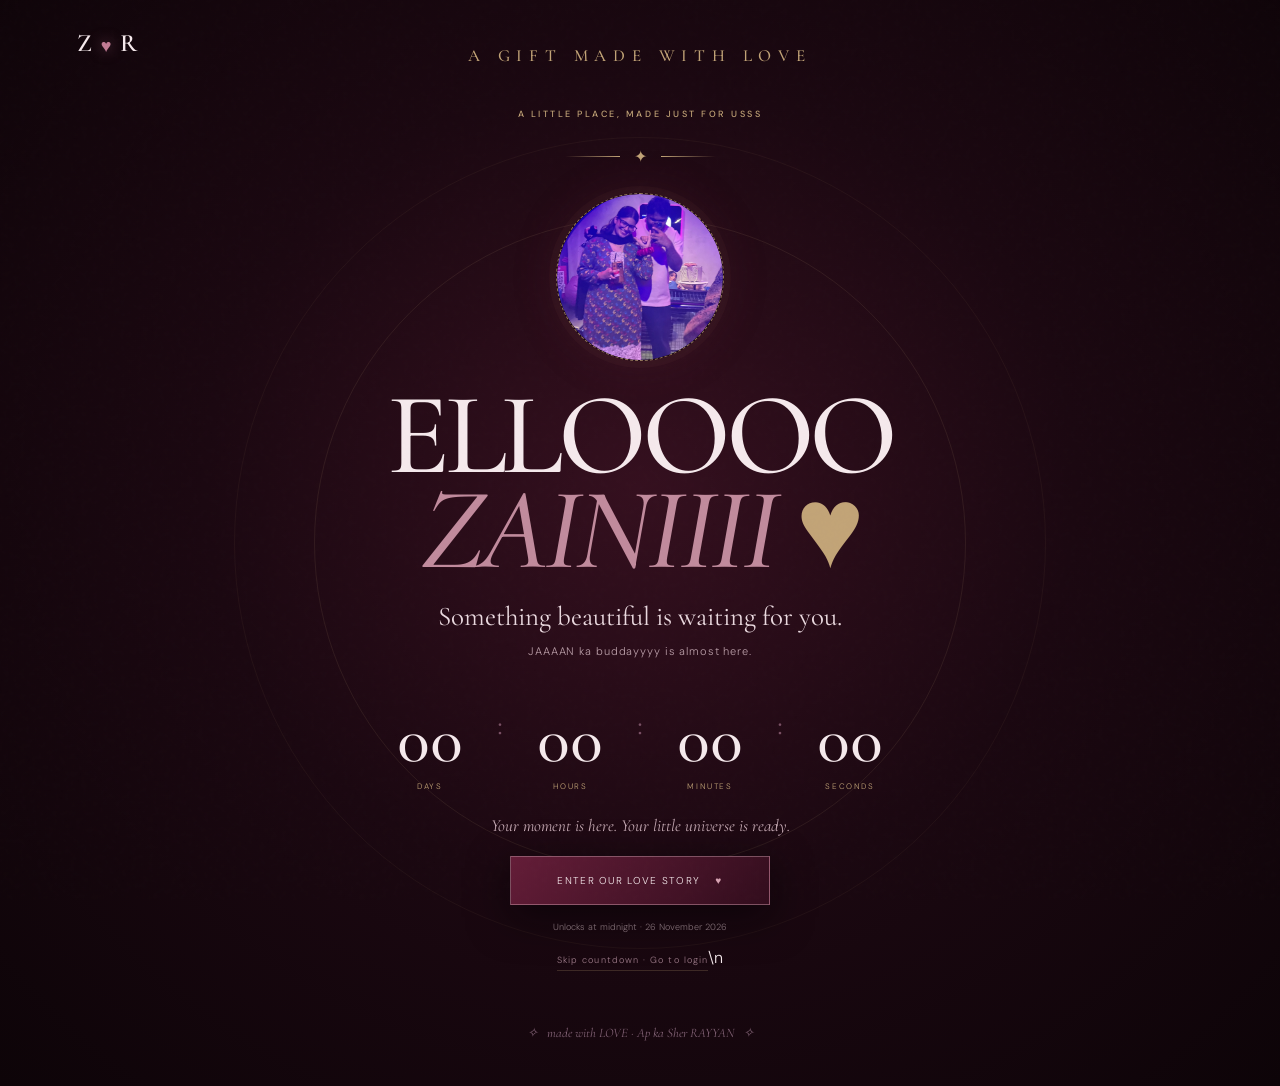
==== commit f96f855d: "Add skip countdown link to index.html" ====
--- a/index.html
+++ b/index.html
@@ -11,13 +11,14 @@
  <div class="countdown" aria-live="polite"><div class="time-unit"><strong id="days">00</strong><span>DAYS</span></div><b class="colon">:</b><div class="time-unit"><strong id="hours">00</strong><span>HOURS</span></div><b class="colon">:</b><div class="time-unit"><strong id="minutes">00</strong><span>MINUTES</span></div><b class="colon">:</b><div class="time-unit"><strong id="seconds">00</strong><span>SECONDS</span></div></div>
  <p id="gateNote" class="gate-note">A little more patience, beautiful things are worth waiting for HUHUHUHUHU.</p>
  <button id="enterButton" class="lux-button" disabled><span>Enter Our Love Story</span><b class="heart">♥</b></button>
- <p class="timezone">Unlocks at midnight · 26 November 2026 </p>\n <div class="gate-foot">✧ &nbsp; made with LOVE · Ap ka Sher RAYYAN &nbsp; ✧</div>
+ <p class="timezone">Unlocks at midnight · 26 November 2026 </p>
+ <a class="countdown-skip" href="login.html">Skip countdown · Go to login</a>\n <div class="gate-foot">✧ &nbsp; made with LOVE · Ap ka Sher RAYYAN &nbsp; ✧</div>
 </div></main>
 <div id="petals" class="petals"></div>
 <script>
 const unlockAt=new Date("2026-11-25T19:00:00Z");
 const ids=["days","hours","minutes","seconds"];
 function tick(){let diff=Math.max(0,unlockAt-Date.now()),s=Math.floor(diff/1000),v=[Math.floor(s/86400),Math.floor(s%86400/3600),Math.floor(s%3600/60),s%60];ids.forEach((id,i)=>document.getElementById(id).textContent=String(v[i]).padStart(2,"0"));let ready=Date.now()>=unlockAt;document.getElementById("enterButton").disabled=!ready;document.getElementById("gateNote").textContent=ready?"Your moment is here. Your little universe is ready.":"A little more patience, beautiful things are worth waiting for.";if(ready&&!window.didReveal){window.didReveal=true;const root=document.getElementById("petals");for(let i=0;i<55;i++){let p=document.createElement("i");p.className="petal";p.style.left=Math.random()*100+"%";p.style.animationDuration=(5+Math.random()*8)+"s";p.style.animationDelay=(Math.random()*2)+"s";p.style.setProperty("--drift",(Math.random()*220-110)+"px");root.appendChild(p)}}}
-document.getElementById("enterButton").addEventListener("click",()=>{if(Date.now()>=unlockAt)location.href="home.html"});
+document.getElementById("enterButton").addEventListener("click",()=>{if(Date.now()>=unlockAt)location.href="login.html"});
 tick();setInterval(tick,1000);
-</script><script src="image-lightbox.js"></script></body></html>
+</script></body></html>
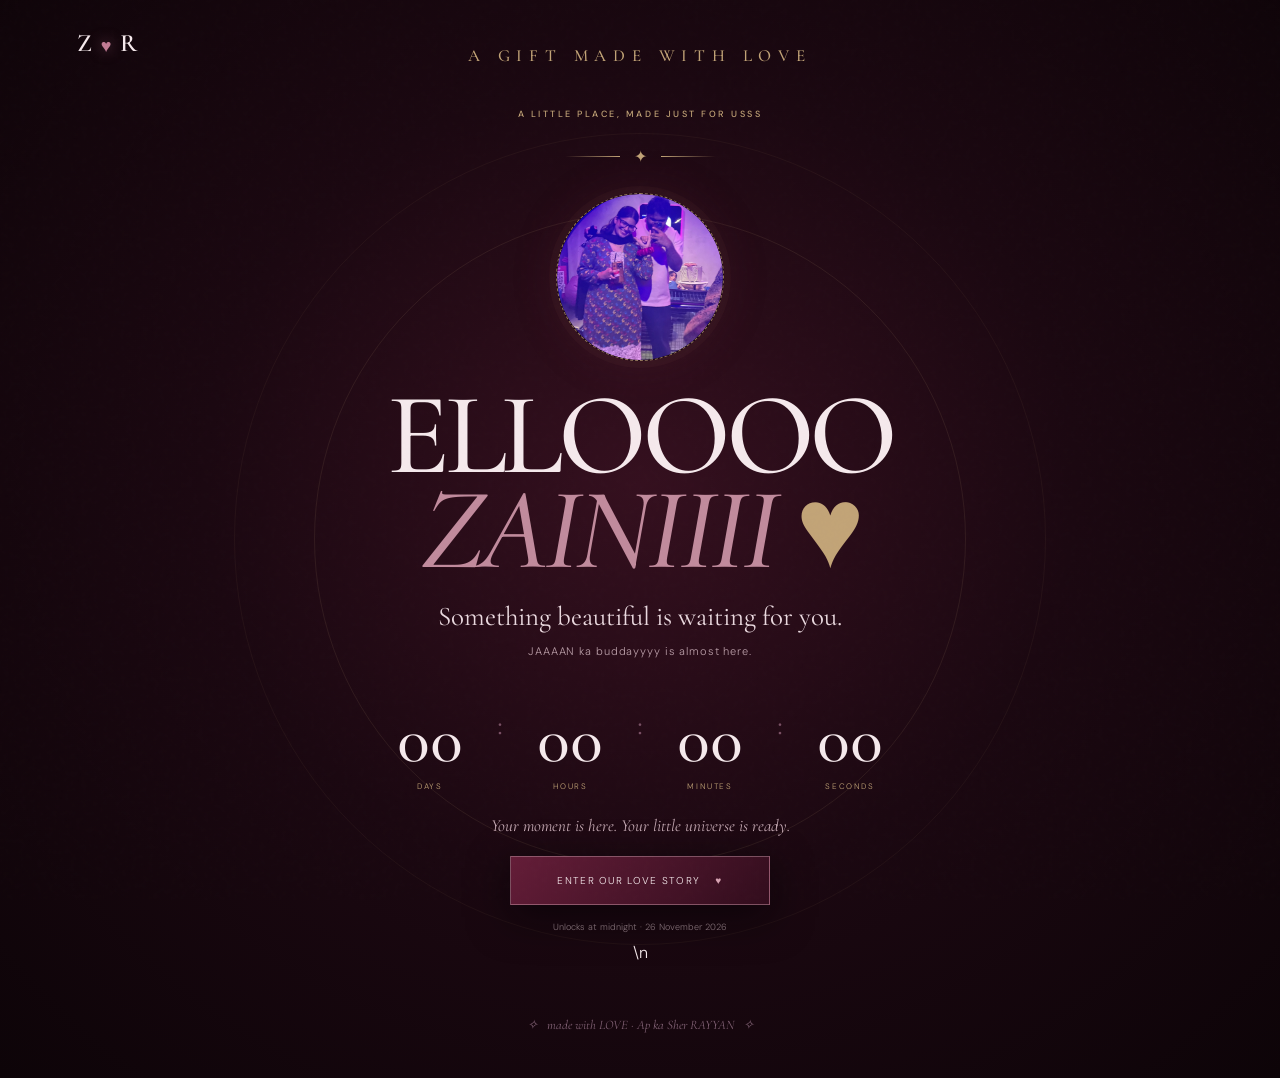
==== commit 0cce3d73: "Update index.html" ====
--- a/index.html
+++ b/index.html
@@ -11,14 +11,13 @@
  <div class="countdown" aria-live="polite"><div class="time-unit"><strong id="days">00</strong><span>DAYS</span></div><b class="colon">:</b><div class="time-unit"><strong id="hours">00</strong><span>HOURS</span></div><b class="colon">:</b><div class="time-unit"><strong id="minutes">00</strong><span>MINUTES</span></div><b class="colon">:</b><div class="time-unit"><strong id="seconds">00</strong><span>SECONDS</span></div></div>
  <p id="gateNote" class="gate-note">A little more patience, beautiful things are worth waiting for HUHUHUHUHU.</p>
  <button id="enterButton" class="lux-button" disabled><span>Enter Our Love Story</span><b class="heart">♥</b></button>
- <p class="timezone">Unlocks at midnight · 26 November 2026 </p>
- <a class="countdown-skip" href="login.html">Skip countdown · Go to login</a>\n <div class="gate-foot">✧ &nbsp; made with LOVE · Ap ka Sher RAYYAN &nbsp; ✧</div>
+ <p class="timezone">Unlocks at midnight · 26 November 2026 </p>\n <div class="gate-foot">✧ &nbsp; made with LOVE · Ap ka Sher RAYYAN &nbsp; ✧</div>
 </div></main>
 <div id="petals" class="petals"></div>
 <script>
 const unlockAt=new Date("2026-11-25T19:00:00Z");
 const ids=["days","hours","minutes","seconds"];
 function tick(){let diff=Math.max(0,unlockAt-Date.now()),s=Math.floor(diff/1000),v=[Math.floor(s/86400),Math.floor(s%86400/3600),Math.floor(s%3600/60),s%60];ids.forEach((id,i)=>document.getElementById(id).textContent=String(v[i]).padStart(2,"0"));let ready=Date.now()>=unlockAt;document.getElementById("enterButton").disabled=!ready;document.getElementById("gateNote").textContent=ready?"Your moment is here. Your little universe is ready.":"A little more patience, beautiful things are worth waiting for.";if(ready&&!window.didReveal){window.didReveal=true;const root=document.getElementById("petals");for(let i=0;i<55;i++){let p=document.createElement("i");p.className="petal";p.style.left=Math.random()*100+"%";p.style.animationDuration=(5+Math.random()*8)+"s";p.style.animationDelay=(Math.random()*2)+"s";p.style.setProperty("--drift",(Math.random()*220-110)+"px");root.appendChild(p)}}}
-document.getElementById("enterButton").addEventListener("click",()=>{if(Date.now()>=unlockAt)location.href="login.html"});
+document.getElementById("enterButton").addEventListener("click",()=>{if(Date.now()>=unlockAt)location.href="home.html"});
 tick();setInterval(tick,1000);
-</script></body></html>
+</script><script src="image-lightbox.js"></script></body></html>
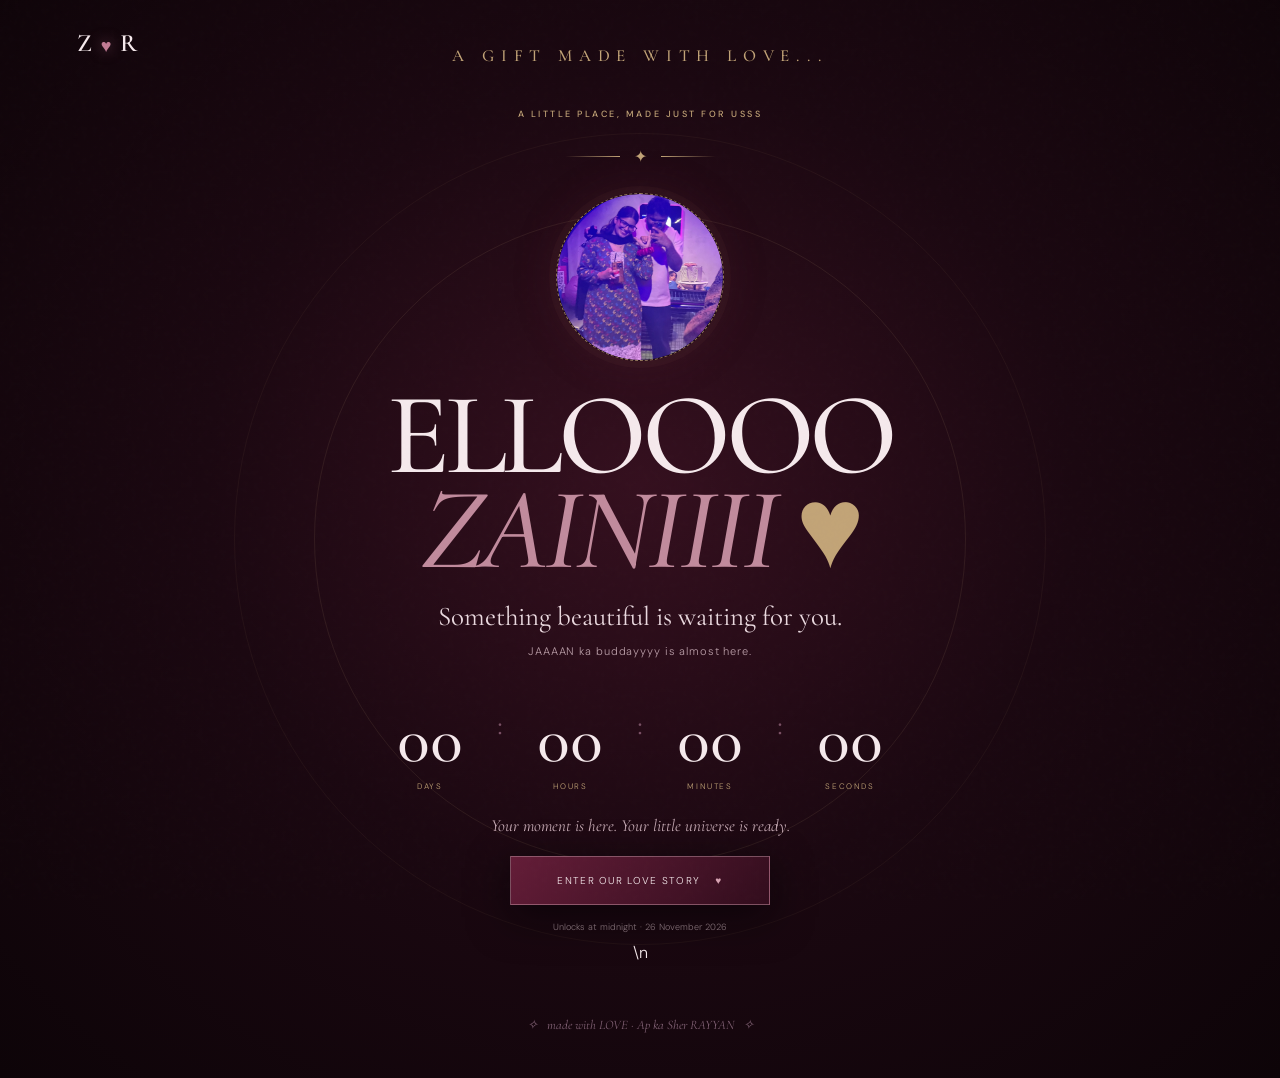
==== commit faa9353e: "Update index.html" ====
--- a/index.html
+++ b/index.html
@@ -1,7 +1,7 @@
 <!doctype html><html lang="en"><head><meta charset="utf-8"><meta name="viewport" content="width=device-width,initial-scale=1"><meta name="theme-color" content="#10050a"><title>Meri Pyari Zaini</title><link rel="stylesheet" href="style.css"></head><body>
 <div class="noise"></div><div class="aurora"></div><div class="aurora b"></div>
 <main class="gate"><a class="gate-brand" href="index.html" aria-label="Z heart R">Z<span> ♥ </span>R</a><div class="gate-inner">
- <div class="gate-monogram">A GIFT MADE WITH LOVE</div><p class="eyebrow">A LITTLE PLACE, MADE JUST FOR USSS</p>
+ <div class="gate-monogram">A GIFT MADE WITH LOVE...</div><p class="eyebrow">A LITTLE PLACE, MADE JUST FOR USSS</p>
  <div class="ornament"><span></span><i>✦</i><span></span></div>
 <div class="gate-photo">
    <img src="zainiiii.jpg" alt="ZAINIIII">
--- a/style.css
+++ b/style.css
@@ -275,3 +275,50 @@
 .memory-photo{flex:1;min-height:265px;height:clamp(265px,38vw,430px);display:grid;place-items:center;overflow:hidden;background:#10070c;border:1px solid rgba(194,164,119,.18);padding:8px}
 .memory-photo img{display:block;width:100%;height:100%;object-fit:contain;object-position:center}
 @media(max-width:640px){.memory-grid{grid-template-columns:1fr}.memory-card,.card-inner{min-height:390px}.memory-photo{height:360px;min-height:260px}}
+
+
+/* Chapter 06 — relationship promises */
+.rules-section .story-intro h2{max-width:850px;margin:12px auto 18px}
+.rules-section .story-intro>p:last-child{max-width:720px;margin:0 auto}
+.rules-grid{display:grid;grid-template-columns:repeat(2,minmax(0,1fr));gap:26px;margin-top:42px}
+.rule-card{min-width:0;border:1px solid var(--line);background:linear-gradient(145deg,#2a0e1c,#1b0811);overflow:hidden;opacity:0;transform:translateY(24px);transition:opacity .7s,transform .7s}
+.rule-card.visible{opacity:1;transform:translateY(0)}
+.rule-photo{height:340px;display:grid;place-items:center;background:#10070c;padding:10px}
+.rule-photo img{display:block;width:100%;height:100%;object-fit:contain;cursor:zoom-in}
+.rule-copy{padding:24px 27px 29px}
+.rule-number{font-size:9px;letter-spacing:.2em;color:var(--gold)}
+.rule-copy h3{font:500 clamp(25px,3vw,34px)/1.15 var(--serif);margin:10px 0 12px;color:#f1e5e8}
+.rule-copy p{font:17px/1.7 var(--serif);color:#d0b8c1;margin:0}
+.rules-ending{margin:62px 0 0;padding:30px 0;border-top:1px solid var(--line);text-align:center;color:var(--gold)}
+.rules-ending span{font-size:24px}.rules-ending p{font:italic 24px var(--serif);color:#d0b8c1;margin:10px 0 0}
+@media(max-width:720px){.rules-grid{grid-template-columns:1fr;gap:20px}.rule-photo{height:300px}.rule-copy{padding:21px}.rule-copy p{font-size:16px}.rules-section .story-intro h2{font-size:clamp(31px,8vw,44px)}}
+@media(prefers-reduced-motion:reduce){.rule-card{transition:none;opacity:1;transform:none}}
+
+/* Chapter 06 — photo-first flip cards */
+.rules-section .rules-grid{grid-template-columns:repeat(2,minmax(0,1fr));gap:26px}
+.rules-section .rule-card{height:420px;min-width:0;overflow:visible;perspective:1200px;background:transparent;border:0;opacity:0;transform:translateY(24px)}
+.rules-section .rule-card.visible{opacity:1;transform:translateY(0)}
+.rule-flip-inner{position:relative;width:100%;height:100%;transform-style:preserve-3d;transition:transform .75s cubic-bezier(.2,.7,.2,1)}
+.rule-card.is-flipped .rule-flip-inner{transform:rotateY(180deg)}
+.rule-face{position:absolute;inset:0;display:flex;flex-direction:column;padding:14px;border:1px solid rgba(207,157,174,.25);background:linear-gradient(145deg,#2a0e1c,#1b0811);backface-visibility:hidden;-webkit-backface-visibility:hidden}
+.rule-front{justify-content:space-between}
+.rules-section .rule-photo{height:auto;min-height:0;flex:1;padding:12px;border:1px dashed rgba(207,157,174,.3);background:transparent;display:block}
+.rules-section .rule-photo img{width:100%;height:100%;object-fit:contain;cursor:zoom-in}
+.rule-front-footer{display:flex;align-items:center;justify-content:space-between;gap:12px;padding:14px 8px 3px}
+.rule-front-footer h3,.rule-back h3{font:500 clamp(24px,3vw,34px)/1.05 var(--serif);color:#f1e5e8;margin:0}
+.rule-flip-button{flex:0 0 auto;border:0;background:transparent;color:var(--gold);font:500 9px/1.4 var(--sans);letter-spacing:.16em;padding:10px 0 10px 10px;cursor:pointer}
+.rule-flip-button span{font-size:15px;margin-left:4px}
+.rule-flip-button:hover{color:#f1e5e8}
+.rule-back{transform:rotateY(180deg);justify-content:center;padding:clamp(24px,4vw,44px);border-color:rgba(207,157,174,.3)}
+.rule-back .rule-number{font-size:10px;letter-spacing:.2em;color:var(--gold);margin-bottom:18px}
+.rule-back h3{margin-bottom:20px}
+.rule-back p{font:18px/1.75 var(--serif);color:#d0b8c1;margin:0}
+.rule-back-button{align-self:flex-end;margin-top:auto;padding-top:24px}
+@media(max-width:720px){
+ .rules-section .rules-grid{grid-template-columns:1fr;gap:20px}
+ .rules-section .rule-card{height:390px}
+ .rules-section .rule-front-footer h3{font-size:clamp(23px,7vw,31px)}
+ .rule-back{padding:26px}
+ .rule-back p{font-size:17px}
+}
+@media(prefers-reduced-motion:reduce){.rule-flip-inner{transition:none}}
